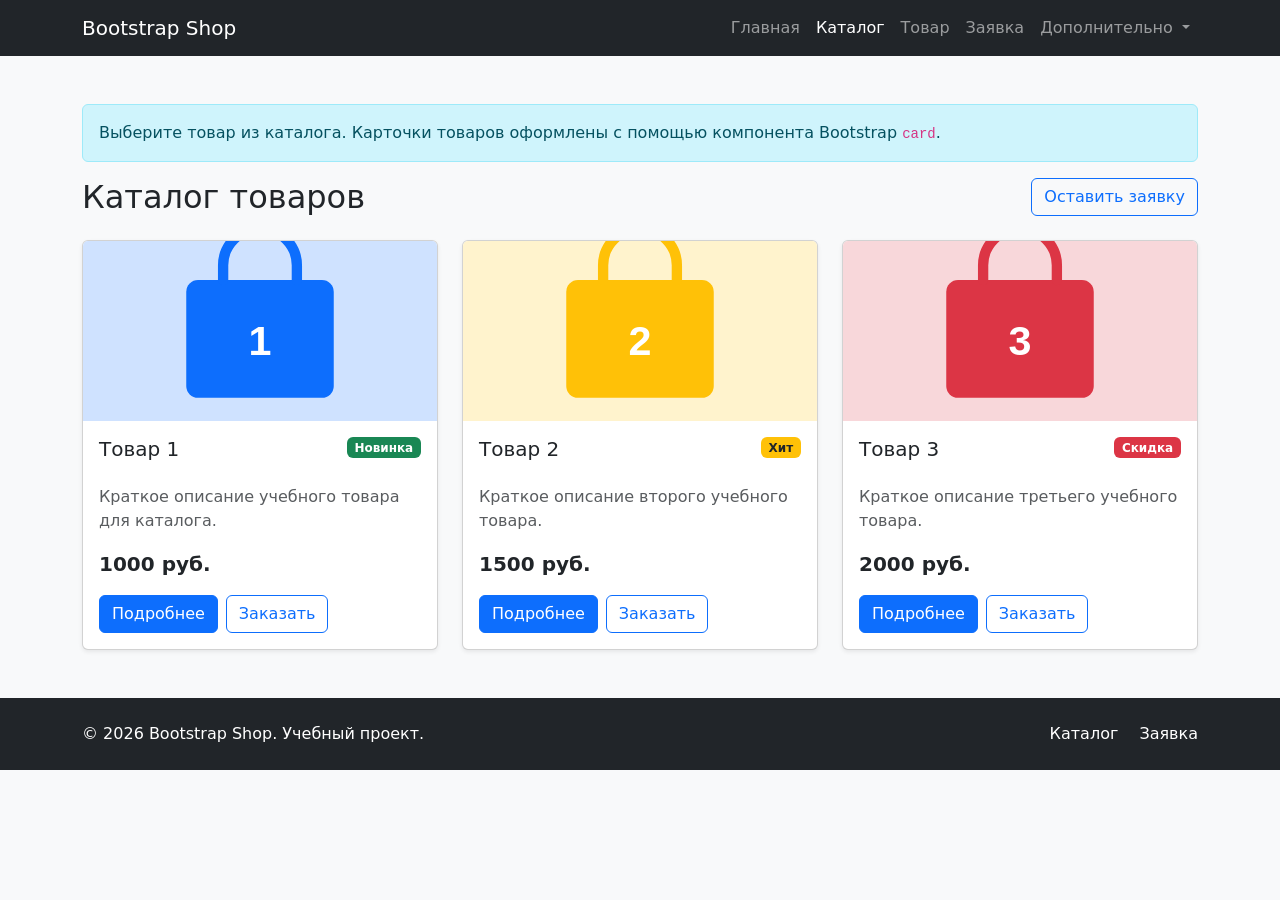
==== catalog.html @ f2b98448 "feat: add Bootstrap components pages" ====
<!DOCTYPE html>
<html lang="ru">
<head>
  <meta charset="UTF-8">
  <meta name="viewport" content="width=device-width, initial-scale=1.0">
  <title>Каталог — Bootstrap Shop</title>
  <link
    href="https://cdn.jsdelivr.net/npm/bootstrap@5.3.8/dist/css/bootstrap.min.css"
    rel="stylesheet"
  >
  <link rel="stylesheet" href="css/custom.css">
</head>
<body class="bg-light">
  <nav class="navbar navbar-expand-lg navbar-dark bg-dark">
    <div class="container">
      <a class="navbar-brand" href="index.html">Bootstrap Shop</a>
      <button
        class="navbar-toggler"
        type="button"
        data-bs-toggle="collapse"
        data-bs-target="#mainNavbar"
        aria-controls="mainNavbar"
        aria-expanded="false"
        aria-label="Переключить навигацию"
      >
        <span class="navbar-toggler-icon"></span>
      </button>

      <div class="collapse navbar-collapse" id="mainNavbar">
        <ul class="navbar-nav ms-auto">
          <li class="nav-item">
            <a class="nav-link" href="index.html">Главная</a>
          </li>
          <li class="nav-item">
            <a class="nav-link active" aria-current="page" href="catalog.html">Каталог</a>
          </li>
          <li class="nav-item">
            <a class="nav-link" href="product.html">Товар</a>
          </li>
          <li class="nav-item">
            <a class="nav-link" href="order.html">Заявка</a>
          </li>
          <li class="nav-item dropdown">
            <a
              class="nav-link dropdown-toggle"
              href="#"
              role="button"
              data-bs-toggle="dropdown"
              aria-expanded="false"
            >
              Дополнительно
            </a>
            <ul class="dropdown-menu dropdown-menu-end">
              <li><a class="dropdown-item" href="catalog.html">Все товары</a></li>
              <li><a class="dropdown-item" href="order.html">Оформить заявку</a></li>
              <li><a class="dropdown-item" href="index.html#popular">Популярное</a></li>
            </ul>
          </li>
        </ul>
      </div>
    </div>
  </nav>

  <main class="container my-5">
    <div class="alert alert-info" role="alert">
      Выберите товар из каталога. Карточки товаров оформлены с помощью
      компонента Bootstrap <code>card</code>.
    </div>

    <div class="d-flex justify-content-between align-items-center mb-4">
      <h1 class="h2 mb-0">Каталог товаров</h1>
      <a class="btn btn-outline-primary" href="order.html">
        Оставить заявку
      </a>
    </div>

    <div class="row g-4">
        <div class="col-12 col-md-6 col-lg-4">
          <div class="card h-100 shadow-sm">
            <img class="card-img-top" src="images/product-1.svg" alt="Изображение товара 1">
            <div class="card-body d-flex flex-column">
              <div class="d-flex justify-content-between align-items-start mb-3">
                <h2 class="card-title h5">Товар 1</h2>
                <span class="badge bg-success">Новинка</span>
              </div>
              <p class="card-text text-muted">
                Краткое описание учебного товара для каталога.
              </p>
              <p class="fw-bold fs-5 mt-auto">1000 руб.</p>
              <div class="d-flex gap-2">
                <a class="btn btn-primary" href="product.html">Подробнее</a>
                <button
                  class="btn btn-outline-primary"
                  type="button"
                  data-bs-toggle="modal"
                  data-bs-target="#orderModal"
                >
                  Заказать
                </button>
              </div>
            </div>
          </div>
        </div>

        <div class="col-12 col-md-6 col-lg-4">
          <div class="card h-100 shadow-sm">
            <img class="card-img-top" src="images/product-2.svg" alt="Изображение товара 2">
            <div class="card-body d-flex flex-column">
              <div class="d-flex justify-content-between align-items-start mb-3">
                <h2 class="card-title h5">Товар 2</h2>
                <span class="badge bg-warning text-dark">Хит</span>
              </div>
              <p class="card-text text-muted">
                Краткое описание второго учебного товара.
              </p>
              <p class="fw-bold fs-5 mt-auto">1500 руб.</p>
              <div class="d-flex gap-2">
                <a class="btn btn-primary" href="product.html">Подробнее</a>
                <button
                  class="btn btn-outline-primary"
                  type="button"
                  data-bs-toggle="modal"
                  data-bs-target="#orderModal"
                >
                  Заказать
                </button>
              </div>
            </div>
          </div>
        </div>

        <div class="col-12 col-md-6 col-lg-4">
          <div class="card h-100 shadow-sm">
            <img class="card-img-top" src="images/product-3.svg" alt="Изображение товара 3">
            <div class="card-body d-flex flex-column">
              <div class="d-flex justify-content-between align-items-start mb-3">
                <h2 class="card-title h5">Товар 3</h2>
                <span class="badge bg-danger">Скидка</span>
              </div>
              <p class="card-text text-muted">
                Краткое описание третьего учебного товара.
              </p>
              <p class="fw-bold fs-5 mt-auto">2000 руб.</p>
              <div class="d-flex gap-2">
                <a class="btn btn-primary" href="product.html">Подробнее</a>
                <button
                  class="btn btn-outline-primary"
                  type="button"
                  data-bs-toggle="modal"
                  data-bs-target="#orderModal"
                >
                  Заказать
                </button>
              </div>
            </div>
          </div>
        </div>
    </div>
  </main>

  <footer class="bg-dark text-white py-4 mt-5">
    <div class="container">
      <div class="row align-items-center g-3">
        <div class="col-12 col-md-6">
          <p class="mb-0">
            &copy; 2026 Bootstrap Shop. Учебный проект.
          </p>
        </div>
        <div class="col-12 col-md-6 text-md-end">
          <a class="text-white text-decoration-none me-3" href="catalog.html">
            Каталог
          </a>
          <a class="text-white text-decoration-none" href="order.html">
            Заявка
          </a>
        </div>
      </div>
    </div>
  </footer>

  <div
    class="modal fade"
    id="orderModal"
    tabindex="-1"
    aria-labelledby="orderModalLabel"
    aria-hidden="true"
  >
    <div class="modal-dialog">
      <div class="modal-content">
        <div class="modal-header">
          <h2 class="modal-title h5" id="orderModalLabel">
            Быстрая заявка
          </h2>
          <button
            type="button"
            class="btn-close"
            data-bs-dismiss="modal"
            aria-label="Закрыть"
          ></button>
        </div>

        <div class="modal-body">
          <p class="text-muted">
            Оставьте контактные данные, и менеджер свяжется с вами.
          </p>

          <form>
            <div class="mb-3">
              <label for="modal-name" class="form-label">Имя</label>
              <input id="modal-name" name="name" type="text" class="form-control" required>
            </div>

            <div class="mb-3">
              <label for="modal-phone" class="form-label">Телефон</label>
              <input id="modal-phone" name="phone" type="tel" class="form-control" required>
            </div>

            <div class="form-check mb-3">
              <input id="modal-agree" name="agree" class="form-check-input" type="checkbox" required>
              <label class="form-check-label" for="modal-agree">
                Согласен на обработку данных
              </label>
            </div>
          </form>
        </div>

        <div class="modal-footer">
          <button type="button" class="btn btn-secondary" data-bs-dismiss="modal">
            Закрыть
          </button>
          <button type="button" class="btn btn-primary">
            Отправить
          </button>
        </div>
      </div>
    </div>
  </div>

  <script src="https://cdn.jsdelivr.net/npm/bootstrap@5.3.8/dist/js/bootstrap.bundle.min.js"></script>
</body>
</html>
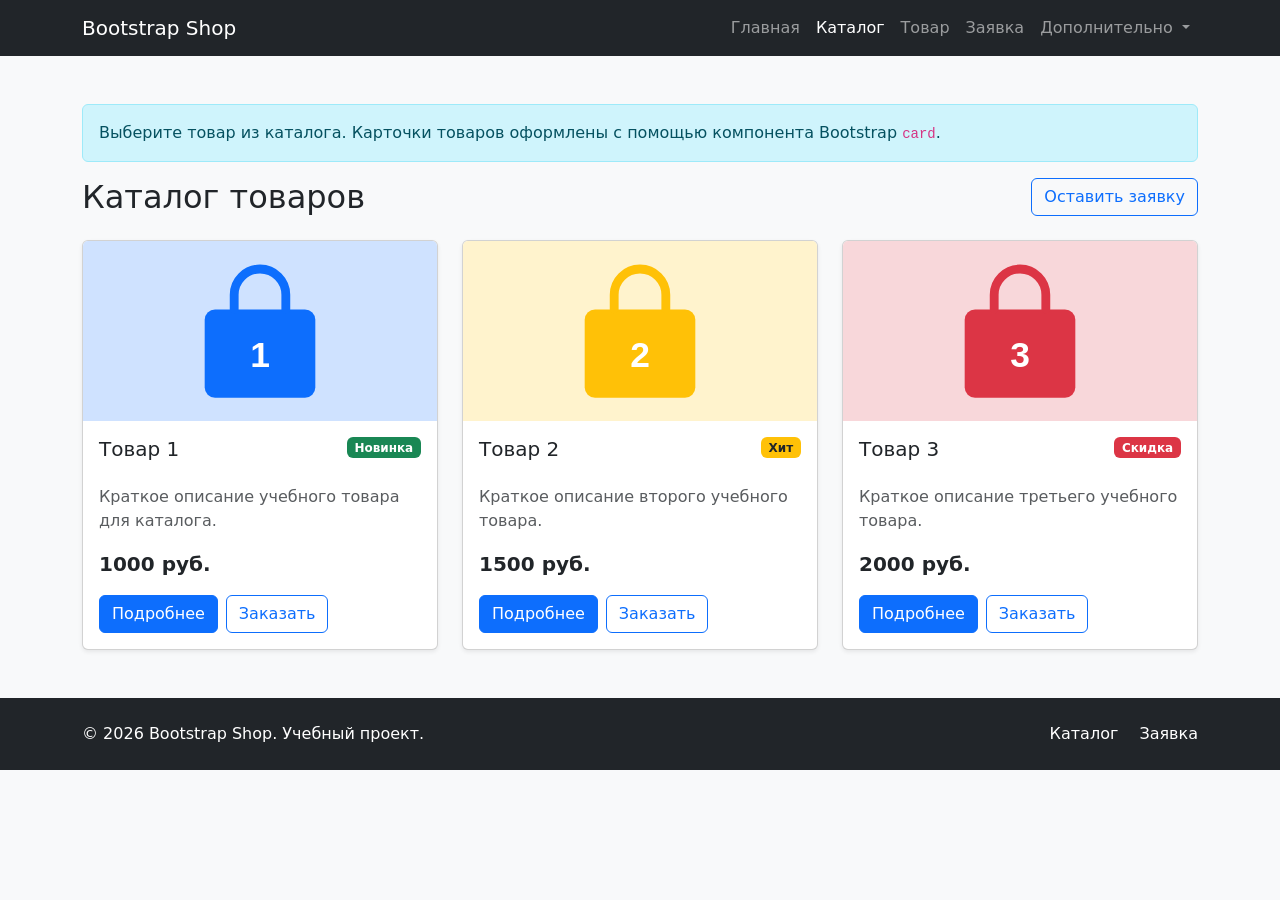
==== commit 0230d5da: "fix: prepare Bootstrap project for submission" ====
--- a/catalog.html
+++ b/catalog.html
@@ -62,6 +62,11 @@
   </nav>
 
   <main class="container my-5">
+    <div class="alert alert-success alert-dismissible d-none" id="modal-success" role="alert">
+      Заявка отправлена! Менеджер свяжется с вами в ближайшее время.
+      <button type="button" class="btn-close" data-bs-dismiss="alert" aria-label="Закрыть"></button>
+    </div>
+
     <div class="alert alert-info" role="alert">
       Выберите товар из каталога. Карточки товаров оформлены с помощью
       компонента Bootstrap <code>card</code>.
@@ -204,15 +209,20 @@
             Оставьте контактные данные, и менеджер свяжется с вами.
           </p>
 
-          <form>
+          <form id="modal-form" class="needs-validation" data-success="modal-success" novalidate>
             <div class="mb-3">
               <label for="modal-name" class="form-label">Имя</label>
-              <input id="modal-name" name="name" type="text" class="form-control" required>
+              <input id="modal-name" name="name" type="text" class="form-control" minlength="2" required>
+              <div class="invalid-feedback">Введите имя (минимум 2 символа).</div>
             </div>
 
             <div class="mb-3">
               <label for="modal-phone" class="form-label">Телефон</label>
-              <input id="modal-phone" name="phone" type="tel" class="form-control" required>
+              <div class="input-group has-validation">
+                <span class="input-group-text">+7</span>
+                <input id="modal-phone" name="phone" type="tel" class="form-control" placeholder="9000000000" pattern="[0-9]{10}" required>
+                <div class="invalid-feedback">Введите 10 цифр номера без пробелов.</div>
+              </div>
             </div>
 
             <div class="form-check mb-3">
@@ -220,6 +230,7 @@
               <label class="form-check-label" for="modal-agree">
                 Согласен на обработку данных
               </label>
+              <div class="invalid-feedback">Нужно согласие на обработку данных.</div>
             </div>
           </form>
         </div>
@@ -228,7 +239,7 @@
           <button type="button" class="btn btn-secondary" data-bs-dismiss="modal">
             Закрыть
           </button>
-          <button type="button" class="btn btn-primary">
+          <button type="submit" class="btn btn-primary" form="modal-form">
             Отправить
           </button>
         </div>
@@ -237,5 +248,6 @@
   </div>
 
   <script src="https://cdn.jsdelivr.net/npm/bootstrap@5.3.8/dist/js/bootstrap.bundle.min.js"></script>
+  <script src="js/main.js"></script>
 </body>
 </html>
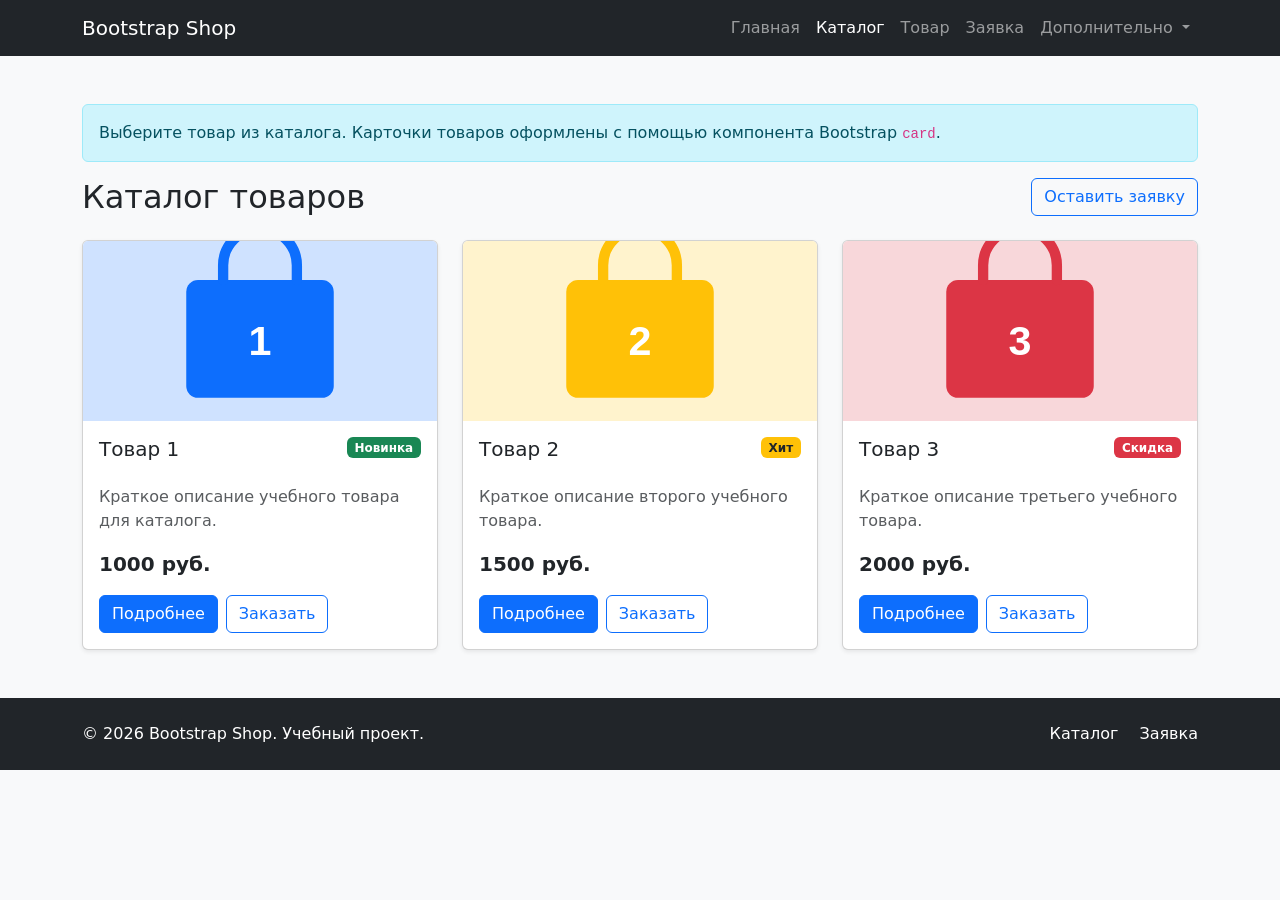
==== commit f696338f: "Merge pull request #2 from Saayaax/feature/bootstrap-components feat: add bootstrap components pages" ====
--- a/catalog.html
+++ b/catalog.html
@@ -62,11 +62,6 @@
   </nav>
 
   <main class="container my-5">
-    <div class="alert alert-success alert-dismissible d-none" id="modal-success" role="alert">
-      Заявка отправлена! Менеджер свяжется с вами в ближайшее время.
-      <button type="button" class="btn-close" data-bs-dismiss="alert" aria-label="Закрыть"></button>
-    </div>
-
     <div class="alert alert-info" role="alert">
       Выберите товар из каталога. Карточки товаров оформлены с помощью
       компонента Bootstrap <code>card</code>.
@@ -209,20 +204,15 @@
             Оставьте контактные данные, и менеджер свяжется с вами.
           </p>
 
-          <form id="modal-form" class="needs-validation" data-success="modal-success" novalidate>
+          <form>
             <div class="mb-3">
               <label for="modal-name" class="form-label">Имя</label>
-              <input id="modal-name" name="name" type="text" class="form-control" minlength="2" required>
-              <div class="invalid-feedback">Введите имя (минимум 2 символа).</div>
+              <input id="modal-name" name="name" type="text" class="form-control" required>
             </div>
 
             <div class="mb-3">
               <label for="modal-phone" class="form-label">Телефон</label>
-              <div class="input-group has-validation">
-                <span class="input-group-text">+7</span>
-                <input id="modal-phone" name="phone" type="tel" class="form-control" placeholder="9000000000" pattern="[0-9]{10}" required>
-                <div class="invalid-feedback">Введите 10 цифр номера без пробелов.</div>
-              </div>
+              <input id="modal-phone" name="phone" type="tel" class="form-control" required>
             </div>
 
             <div class="form-check mb-3">
@@ -230,7 +220,6 @@
               <label class="form-check-label" for="modal-agree">
                 Согласен на обработку данных
               </label>
-              <div class="invalid-feedback">Нужно согласие на обработку данных.</div>
             </div>
           </form>
         </div>
@@ -239,7 +228,7 @@
           <button type="button" class="btn btn-secondary" data-bs-dismiss="modal">
             Закрыть
           </button>
-          <button type="submit" class="btn btn-primary" form="modal-form">
+          <button type="button" class="btn btn-primary">
             Отправить
           </button>
         </div>
@@ -248,6 +237,5 @@
   </div>
 
   <script src="https://cdn.jsdelivr.net/npm/bootstrap@5.3.8/dist/js/bootstrap.bundle.min.js"></script>
-  <script src="js/main.js"></script>
 </body>
 </html>
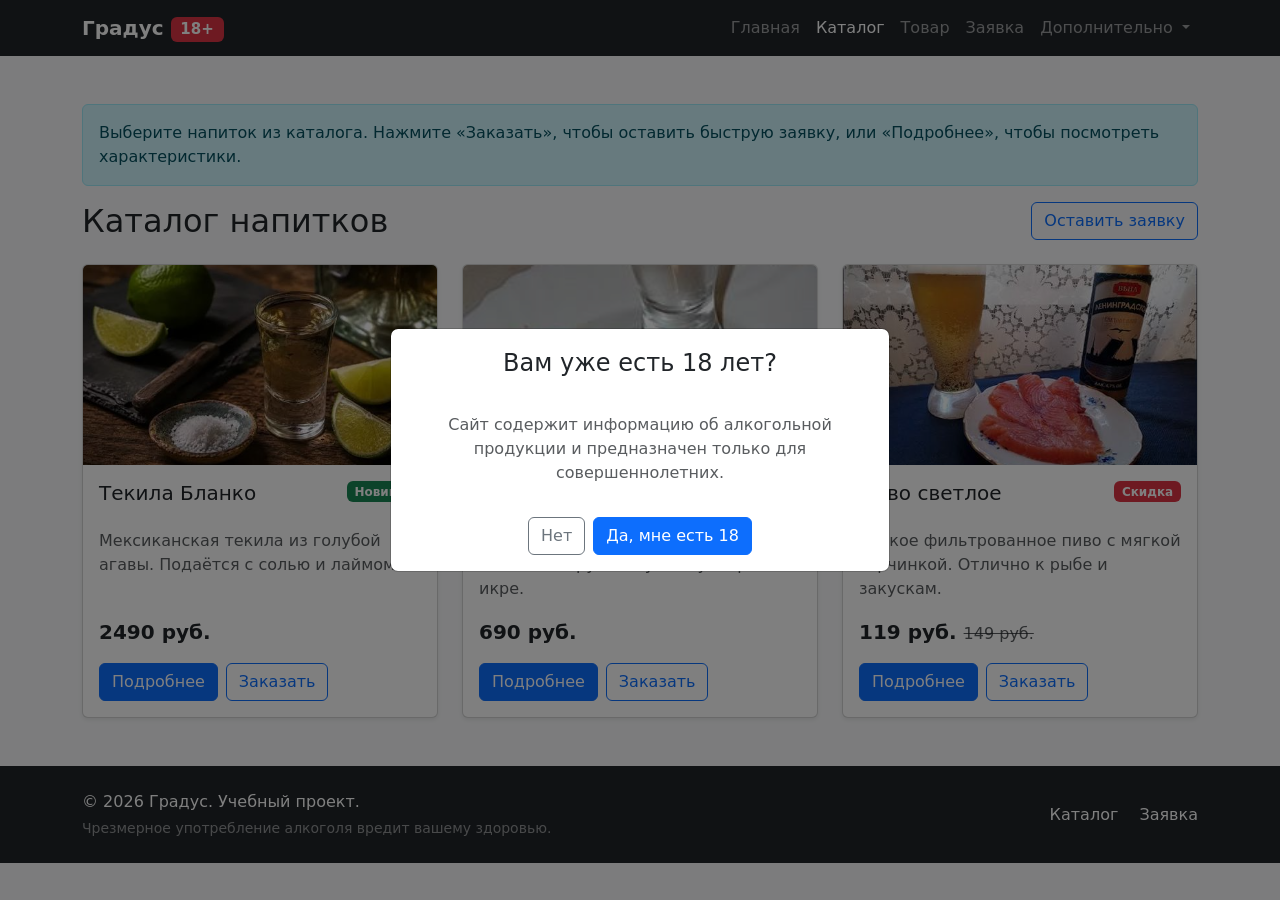
==== commit 913a64da: "feat: customize shop theme with product photos and age check" ====
--- a/catalog.html
+++ b/catalog.html
@@ -3,7 +3,7 @@
 <head>
   <meta charset="UTF-8">
   <meta name="viewport" content="width=device-width, initial-scale=1.0">
-  <title>Каталог — Bootstrap Shop</title>
+  <title>Каталог — Градус</title>
   <link
     href="https://cdn.jsdelivr.net/npm/bootstrap@5.3.8/dist/css/bootstrap.min.css"
     rel="stylesheet"
@@ -13,7 +13,7 @@
 <body class="bg-light">
   <nav class="navbar navbar-expand-lg navbar-dark bg-dark">
     <div class="container">
-      <a class="navbar-brand" href="index.html">Bootstrap Shop</a>
+      <a class="navbar-brand fw-bold" href="index.html">Градус <span class="badge bg-danger align-middle">18+</span></a>
       <button
         class="navbar-toggler"
         type="button"
@@ -62,13 +62,18 @@
   </nav>
 
   <main class="container my-5">
+    <div class="alert alert-success alert-dismissible d-none" id="modal-success" role="alert">
+      Заявка отправлена! Менеджер свяжется с вами в ближайшее время.
+      <button type="button" class="btn-close" data-bs-dismiss="alert" aria-label="Закрыть"></button>
+    </div>
+
     <div class="alert alert-info" role="alert">
-      Выберите товар из каталога. Карточки товаров оформлены с помощью
-      компонента Bootstrap <code>card</code>.
+      Выберите напиток из каталога. Нажмите «Заказать», чтобы оставить
+      быструю заявку, или «Подробнее», чтобы посмотреть характеристики.
     </div>
 
     <div class="d-flex justify-content-between align-items-center mb-4">
-      <h1 class="h2 mb-0">Каталог товаров</h1>
+      <h1 class="h2 mb-0">Каталог напитков</h1>
       <a class="btn btn-outline-primary" href="order.html">
         Оставить заявку
       </a>
@@ -77,16 +82,16 @@
     <div class="row g-4">
         <div class="col-12 col-md-6 col-lg-4">
           <div class="card h-100 shadow-sm">
-            <img class="card-img-top" src="images/product-1.svg" alt="Изображение товара 1">
+            <img class="card-img-top" src="images/tequila.jpeg" alt="Текила Бланко">
             <div class="card-body d-flex flex-column">
               <div class="d-flex justify-content-between align-items-start mb-3">
-                <h2 class="card-title h5">Товар 1</h2>
+                <h2 class="card-title h5">Текила Бланко</h2>
                 <span class="badge bg-success">Новинка</span>
               </div>
               <p class="card-text text-muted">
-                Краткое описание учебного товара для каталога.
+                Мексиканская текила из голубой агавы. Подаётся с солью и лаймом.
               </p>
-              <p class="fw-bold fs-5 mt-auto">1000 руб.</p>
+              <p class="fw-bold fs-5 mt-auto">2490 руб.</p>
               <div class="d-flex gap-2">
                 <a class="btn btn-primary" href="product.html">Подробнее</a>
                 <button
@@ -104,16 +109,16 @@
 
         <div class="col-12 col-md-6 col-lg-4">
           <div class="card h-100 shadow-sm">
-            <img class="card-img-top" src="images/product-2.svg" alt="Изображение товара 2">
+            <img class="card-img-top" src="images/vodka.jpeg" alt="Водка классическая">
             <div class="card-body d-flex flex-column">
               <div class="d-flex justify-content-between align-items-start mb-3">
-                <h2 class="card-title h5">Товар 2</h2>
+                <h2 class="card-title h5">Водка классическая</h2>
                 <span class="badge bg-warning text-dark">Хит</span>
               </div>
               <p class="card-text text-muted">
-                Краткое описание второго учебного товара.
+                Мягкая водка тройной очистки — классика к русскому столу и красной икре.
               </p>
-              <p class="fw-bold fs-5 mt-auto">1500 руб.</p>
+              <p class="fw-bold fs-5 mt-auto">690 руб.</p>
               <div class="d-flex gap-2">
                 <a class="btn btn-primary" href="product.html">Подробнее</a>
                 <button
@@ -131,16 +136,16 @@
 
         <div class="col-12 col-md-6 col-lg-4">
           <div class="card h-100 shadow-sm">
-            <img class="card-img-top" src="images/product-3.svg" alt="Изображение товара 3">
+            <img class="card-img-top" src="images/beer.jpeg" alt="Пиво светлое">
             <div class="card-body d-flex flex-column">
               <div class="d-flex justify-content-between align-items-start mb-3">
-                <h2 class="card-title h5">Товар 3</h2>
+                <h2 class="card-title h5">Пиво светлое</h2>
                 <span class="badge bg-danger">Скидка</span>
               </div>
               <p class="card-text text-muted">
-                Краткое описание третьего учебного товара.
+                Лёгкое фильтрованное пиво с мягкой горчинкой. Отлично к рыбе и закускам.
               </p>
-              <p class="fw-bold fs-5 mt-auto">2000 руб.</p>
+              <p class="fw-bold fs-5 mt-auto">119 руб. <del class="text-muted fs-6 fw-normal">149 руб.</del></p>
               <div class="d-flex gap-2">
                 <a class="btn btn-primary" href="product.html">Подробнее</a>
                 <button
@@ -162,8 +167,11 @@
     <div class="container">
       <div class="row align-items-center g-3">
         <div class="col-12 col-md-6">
-          <p class="mb-0">
-            &copy; 2026 Bootstrap Shop. Учебный проект.
+          <p class="mb-1">
+            &copy; 2026 Градус. Учебный проект.
+          </p>
+          <p class="mb-0 small text-white-50">
+            Чрезмерное употребление алкоголя вредит вашему здоровью.
           </p>
         </div>
         <div class="col-12 col-md-6 text-md-end">
@@ -204,15 +212,20 @@
             Оставьте контактные данные, и менеджер свяжется с вами.
           </p>
 
-          <form>
+          <form id="modal-form" class="needs-validation" data-success="modal-success" novalidate>
             <div class="mb-3">
               <label for="modal-name" class="form-label">Имя</label>
-              <input id="modal-name" name="name" type="text" class="form-control" required>
+              <input id="modal-name" name="name" type="text" class="form-control" minlength="2" required>
+              <div class="invalid-feedback">Введите имя (минимум 2 символа).</div>
             </div>
 
             <div class="mb-3">
               <label for="modal-phone" class="form-label">Телефон</label>
-              <input id="modal-phone" name="phone" type="tel" class="form-control" required>
+              <div class="input-group has-validation">
+                <span class="input-group-text">+7</span>
+                <input id="modal-phone" name="phone" type="tel" class="form-control" placeholder="9000000000" pattern="[0-9]{10}" required>
+                <div class="invalid-feedback">Введите 10 цифр номера без пробелов.</div>
+              </div>
             </div>
 
             <div class="form-check mb-3">
@@ -220,6 +233,7 @@
               <label class="form-check-label" for="modal-agree">
                 Согласен на обработку данных
               </label>
+              <div class="invalid-feedback">Нужно согласие на обработку данных.</div>
             </div>
           </form>
         </div>
@@ -228,7 +242,7 @@
           <button type="button" class="btn btn-secondary" data-bs-dismiss="modal">
             Закрыть
           </button>
-          <button type="button" class="btn btn-primary">
+          <button type="submit" class="btn btn-primary" form="modal-form">
             Отправить
           </button>
         </div>
@@ -236,6 +250,38 @@
     </div>
   </div>
 
+  <div
+    class="modal fade"
+    id="ageModal"
+    tabindex="-1"
+    aria-labelledby="ageModalLabel"
+    aria-hidden="true"
+    data-bs-backdrop="static"
+    data-bs-keyboard="false"
+  >
+    <div class="modal-dialog modal-dialog-centered">
+      <div class="modal-content text-center">
+        <div class="modal-header justify-content-center border-0">
+          <h2 class="modal-title h4" id="ageModalLabel">Вам уже есть 18 лет?</h2>
+        </div>
+        <div class="modal-body">
+          <p class="mb-0 text-muted">
+            Сайт содержит информацию об алкогольной продукции
+            и предназначен только для совершеннолетних.
+          </p>
+          <div class="alert alert-danger d-none mt-3 mb-0" id="age-denied" role="alert">
+            К сожалению, сайт доступен только лицам старше 18 лет.
+          </div>
+        </div>
+        <div class="modal-footer justify-content-center border-0">
+          <button type="button" class="btn btn-outline-secondary" id="age-no">Нет</button>
+          <button type="button" class="btn btn-primary" id="age-yes">Да, мне есть 18</button>
+        </div>
+      </div>
+    </div>
+  </div>
+
   <script src="https://cdn.jsdelivr.net/npm/bootstrap@5.3.8/dist/js/bootstrap.bundle.min.js"></script>
+  <script src="js/main.js"></script>
 </body>
 </html>
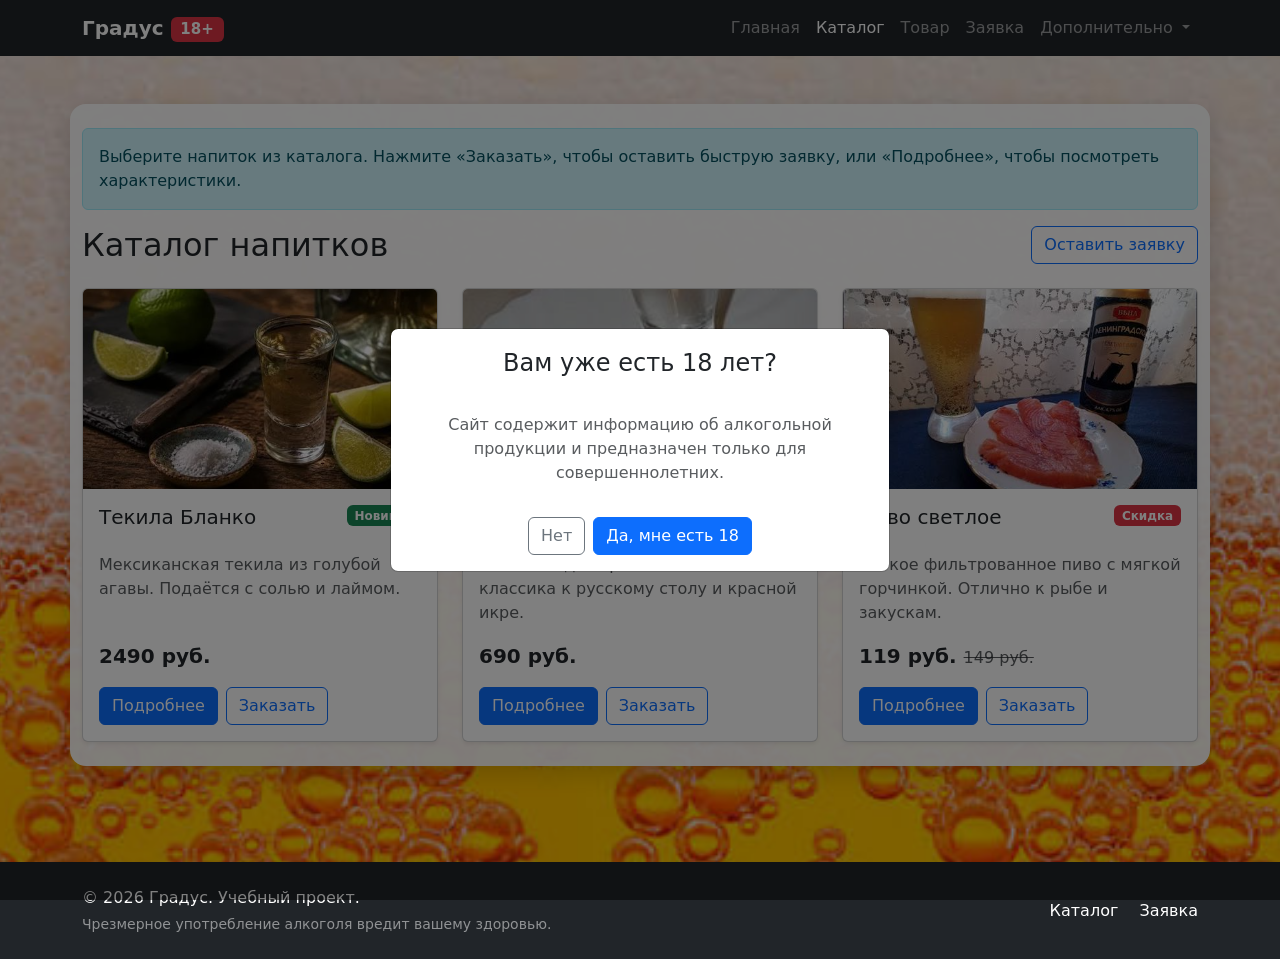
==== commit d11197ab: "feat: add beer photo background" ====
--- a/catalog.html
+++ b/catalog.html
@@ -10,7 +10,7 @@
   >
   <link rel="stylesheet" href="css/custom.css">
 </head>
-<body class="bg-light">
+<body>
   <nav class="navbar navbar-expand-lg navbar-dark bg-dark">
     <div class="container">
       <a class="navbar-brand fw-bold" href="index.html">Градус <span class="badge bg-danger align-middle">18+</span></a>
@@ -61,7 +61,7 @@
     </div>
   </nav>
 
-  <main class="container my-5">
+  <main class="container page-content my-5 py-4">
     <div class="alert alert-success alert-dismissible d-none" id="modal-success" role="alert">
       Заявка отправлена! Менеджер свяжется с вами в ближайшее время.
       <button type="button" class="btn-close" data-bs-dismiss="alert" aria-label="Закрыть"></button>
--- a/css/custom.css
+++ b/css/custom.css
@@ -0,0 +1,42 @@
+body {
+  display: flex;
+  flex-direction: column;
+  min-height: 100vh;
+  background-color: #f6b21a;
+}
+
+body::before {
+  content: "";
+  position: fixed;
+  inset: 0;
+  z-index: -1;
+  background-image: url("../images/beer-bg.jpg");
+  background-position: center top;
+  background-size: cover;
+  background-repeat: no-repeat;
+}
+
+body > footer {
+  margin-top: auto !important;
+}
+
+.page-content {
+  background-color: rgba(255, 255, 255, 0.94);
+  border-radius: 1rem;
+  box-shadow: 0 0.5rem 1.5rem rgba(0, 0, 0, 0.15);
+}
+
+.hero-image {
+  max-height: 360px;
+  object-fit: cover;
+}
+
+.card-img-top {
+  height: 200px;
+  object-fit: cover;
+}
+
+.product-photo {
+  max-height: 420px;
+  object-fit: cover;
+}
